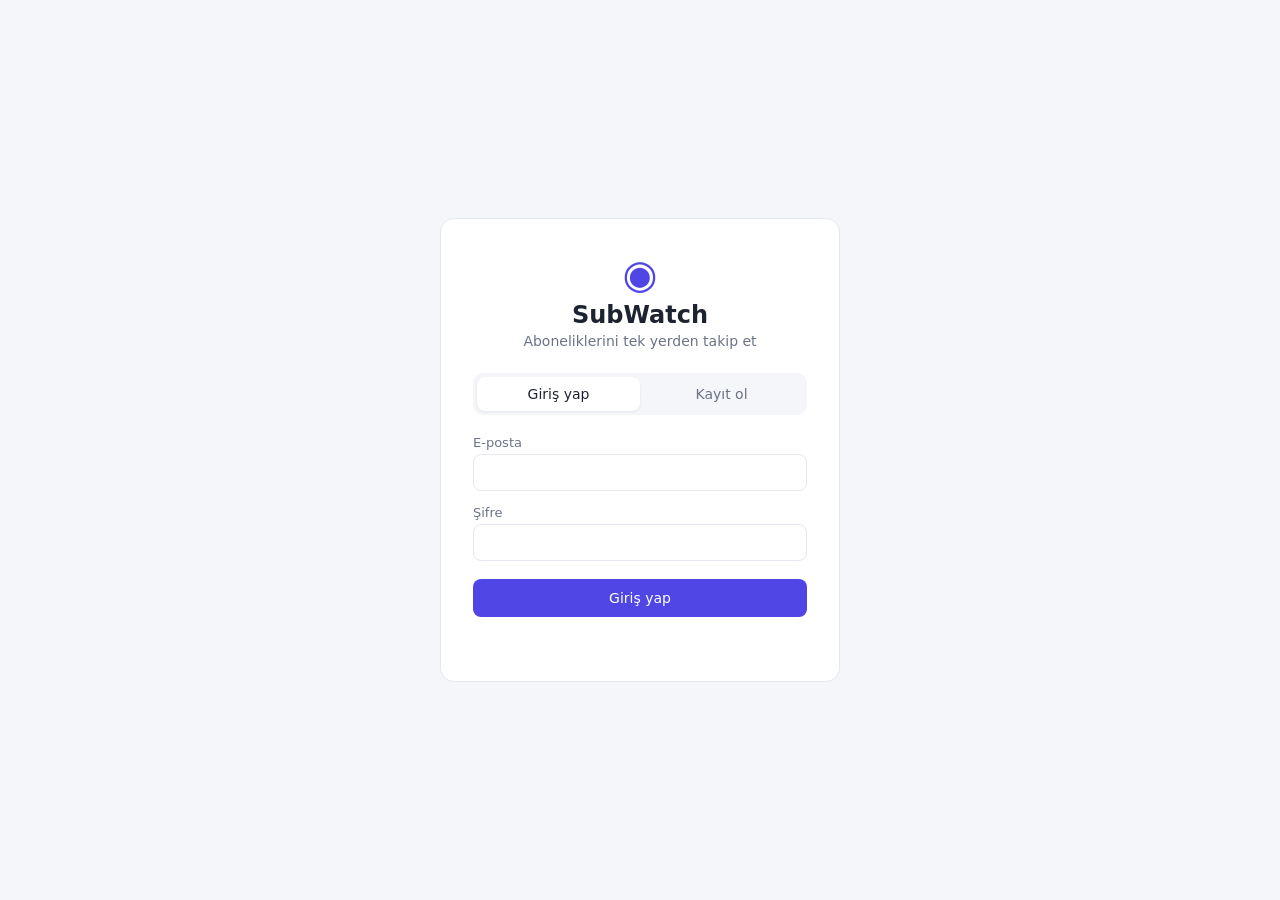
==== static/login.html @ f5a99f28 "Giriş/kayıt sayfası, ana panel, çıkış butonu, README ve saat dilimi düzeltmesi" ====
<!DOCTYPE html>
<html lang="tr">
<head>
  <meta charset="UTF-8">
  <meta name="viewport" content="width=device-width, initial-scale=1.0">
  <title>SubWatch — Giriş</title>
  <link rel="stylesheet" href="/static/style.css">
</head>
<body>
  <div class="auth-page">
    <div class="auth-card">
      <div class="auth-brand">
        <div class="logo">◉</div>
        <h1>SubWatch</h1>
        <p>Aboneliklerini tek yerden takip et</p>
      </div>

      <div class="tabs">
        <button type="button" id="tabLogin" class="active">Giriş yap</button>
        <button type="button" id="tabRegister">Kayıt ol</button>
      </div>

      <form id="loginForm" class="auth-form">
        <label>E-posta<input name="email" type="email" required></label>
        <label>Şifre<input name="password" type="password" required></label>
        <button type="submit">Giriş yap</button>
      </form>

      <form id="registerForm" class="auth-form hidden">
        <label>Ad Soyad<input name="name" required></label>
        <label>E-posta<input name="email" type="email" required></label>
        <label>Şifre (en az 6 karakter)<input name="password" type="password" minlength="6" required></label>
        <label>Aylık abonelik bütçen (TL)<input name="monthly_budget" type="number" min="0" value="1000" required></label>
        <button type="submit">Kayıt ol</button>
      </form>

      <p id="error" class="error"></p>
      
    </div>
  </div>
  <script src="/static/login.js"></script>
</body>
</html>
---- static/style.css ----
:root {
  --bg: #f5f6fa;
  --card: #ffffff;
  --text: #1d2330;
  --muted: #6b7385;
  --line: #e6e8ef;
  --primary: #4f46e5;
  --danger: #dc2626;
  --warning: #d97706;
  --info: #2563eb;
  --success: #16a34a;
  --radius: 14px;
}

* { box-sizing: border-box; }

body {
  margin: 0;
  font-family: system-ui, -apple-system, "Segoe UI", Roboto, sans-serif;
  background: var(--bg);
  color: var(--text);
}

.hidden { display: none !important; }
.muted { color: var(--muted); font-size: 13px; }

/* ---------- Form elemanları ---------- */
label { display: grid; gap: 4px; font-size: 13px; color: var(--muted); }
label.check { display: flex; align-items: center; gap: 6px; padding-bottom: 10px; }

input, select {
  padding: 10px 12px;
  border: 1px solid var(--line);
  border-radius: 8px;
  font: inherit;
  color: var(--text);
  background: #fff;
}
input:focus, select:focus { outline: 2px solid var(--primary); outline-offset: -1px; }

button {
  padding: 9px 14px;
  border: none;
  border-radius: 8px;
  background: var(--primary);
  color: #fff;
  font: inherit;
  font-size: 14px;
  cursor: pointer;
}
button:hover { opacity: .9; }
button.ghost { background: transparent; color: var(--primary); border: 1px solid var(--line); }
button.small { padding: 5px 10px; font-size: 13px; }
button.danger { background: transparent; color: var(--danger); border: 1px solid var(--line); }

/* ---------- Giriş sayfası ---------- */
.auth-page { min-height: 100vh; display: grid; place-items: center; padding: 24px; }
.auth-card {
  width: 100%;
  max-width: 400px;
  background: var(--card);
  border: 1px solid var(--line);
  border-radius: var(--radius);
  padding: 32px;
}
.auth-brand { text-align: center; margin-bottom: 24px; }
.auth-brand .logo { font-size: 40px; color: var(--primary); }
.auth-brand h1 { margin: 4px 0; font-size: 24px; }
.auth-brand p { margin: 0; color: var(--muted); font-size: 14px; }

.tabs { display: flex; background: var(--bg); padding: 4px; border-radius: 10px; margin-bottom: 20px; }
.tabs button { flex: 1; background: transparent; color: var(--muted); }
.tabs button.active { background: #fff; color: var(--text); box-shadow: 0 1px 3px rgba(0,0,0,.08); }

.auth-form { display: grid; gap: 14px; }
.auth-form button[type="submit"] { width: 100%; padding: 11px; margin-top: 4px; }
.error { color: var(--danger); font-size: 14px; min-height: 20px; margin: 12px 0 0; text-align: center; }
.hint { text-align: center; font-size: 13px; color: var(--muted); margin-top: 16px; }

/* ---------- Panel (index.html) ---------- */
.topbar {
  display: flex;
  justify-content: space-between;
  align-items: center;
  flex-wrap: wrap;
  gap: 12px;
  padding: 18px 32px;
  background: var(--card);
  border-bottom: 1px solid var(--line);
}
.brand { display: flex; align-items: center; gap: 12px; }
.brand .logo { font-size: 32px; color: var(--primary); }
.brand h1 { margin: 0; font-size: 22px; }
.brand p { margin: 0; color: var(--muted); font-size: 13px; }
.user-box { display: flex; align-items: center; gap: 12px; }
.user-box strong { font-size: 14px; }

main { max-width: 1100px; margin: 0 auto; padding: 24px; display: grid; gap: 20px; }

.card { background: var(--card); border: 1px solid var(--line); border-radius: var(--radius); padding: 20px; }
.card h2 { margin: 0 0 14px; font-size: 17px; }
.card-head { display: flex; justify-content: space-between; align-items: baseline; }

.stats { display: grid; grid-template-columns: repeat(4, 1fr); gap: 16px; }
.stat { background: var(--card); border: 1px solid var(--line); border-radius: var(--radius); padding: 16px 18px; }
.stat span { color: var(--muted); font-size: 13px; }
.stat strong { display: block; font-size: 24px; margin-top: 6px; }
.bar { height: 6px; background: var(--line); border-radius: 99px; margin-top: 10px; overflow: hidden; }
.bar div { height: 100%; width: 0; background: var(--success); transition: width .4s; }
.bar div.over { background: var(--danger); }

.columns { display: grid; grid-template-columns: 1.4fr 1fr; gap: 20px; }

.list { list-style: none; margin: 0; padding: 0; display: grid; gap: 8px; }
.list li { padding: 10px 12px; border-radius: 10px; background: var(--bg); border-left: 4px solid var(--line); font-size: 14px; }
.list li.danger { border-color: var(--danger); }
.list li.warning { border-color: var(--warning); }
.list li.info { border-color: var(--info); }
.list li.success { border-color: var(--success); }
.list .row { display: flex; justify-content: space-between; gap: 8px; }

table { width: 100%; border-collapse: collapse; font-size: 14px; }
th { text-align: left; color: var(--muted); font-weight: 500; padding: 8px; border-bottom: 1px solid var(--line); }
td { padding: 10px 8px; border-bottom: 1px solid var(--line); }
td.actions { text-align: right; white-space: nowrap; }
.tag { background: var(--bg); padding: 2px 8px; border-radius: 99px; font-size: 12px; color: var(--muted); }
.tag.trial { background: #fef3c7; color: var(--warning); }

.form-grid { display: grid; grid-template-columns: repeat(4, 1fr); gap: 12px; align-items: end; }
.form-actions { display: flex; justify-content: flex-end; }

.toast {
  position: fixed; bottom: 24px; right: 24px;
  background: var(--text); color: #fff;
  padding: 12px 18px; border-radius: 10px;
  opacity: 0; transform: translateY(10px);
  transition: all .25s; pointer-events: none;
}
.toast.show { opacity: 1; transform: none; }

@media (max-width: 800px) {
  .stats, .form-grid { grid-template-columns: repeat(2, 1fr); }
  .columns { grid-template-columns: 1fr; }
}
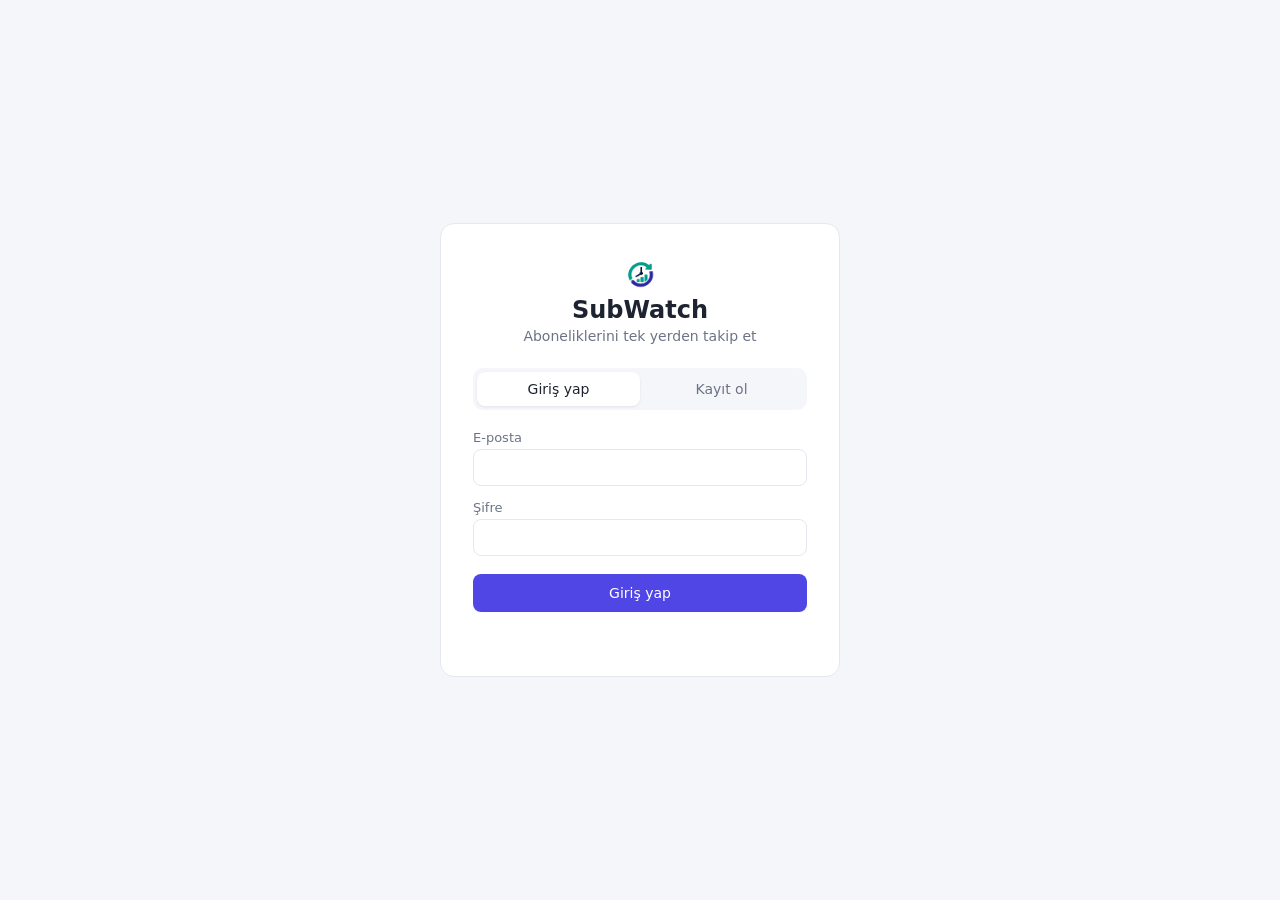
==== commit 81bc0ff3: "Add SubWatch logo and favicon" ====
--- a/static/login.html
+++ b/static/login.html
@@ -4,13 +4,14 @@
   <meta charset="UTF-8">
   <meta name="viewport" content="width=device-width, initial-scale=1.0">
   <title>SubWatch — Giriş</title>
+  <link rel="icon" type="image/png" href="/static/favicon.png">
   <link rel="stylesheet" href="/static/style.css">
 </head>
 <body>
   <div class="auth-page">
     <div class="auth-card">
       <div class="auth-brand">
-        <div class="logo">◉</div>
+        <img src="/static/favicon.png" alt="SubWatch logosu" class="brand-logo">
         <h1>SubWatch</h1>
         <p>Aboneliklerini tek yerden takip et</p>
       </div>
--- a/static/style.css
+++ b/static/style.css
@@ -141,4 +141,12 @@
 @media (max-width: 800px) {
   .stats, .form-grid { grid-template-columns: repeat(2, 1fr); }
   .columns { grid-template-columns: 1fr; }
+}
+
+/*logo---------------*/
+.brand-logo {
+    width: 36px;
+    height: 36px;
+    object-fit: contain;
+    vertical-align: middle;
 }
